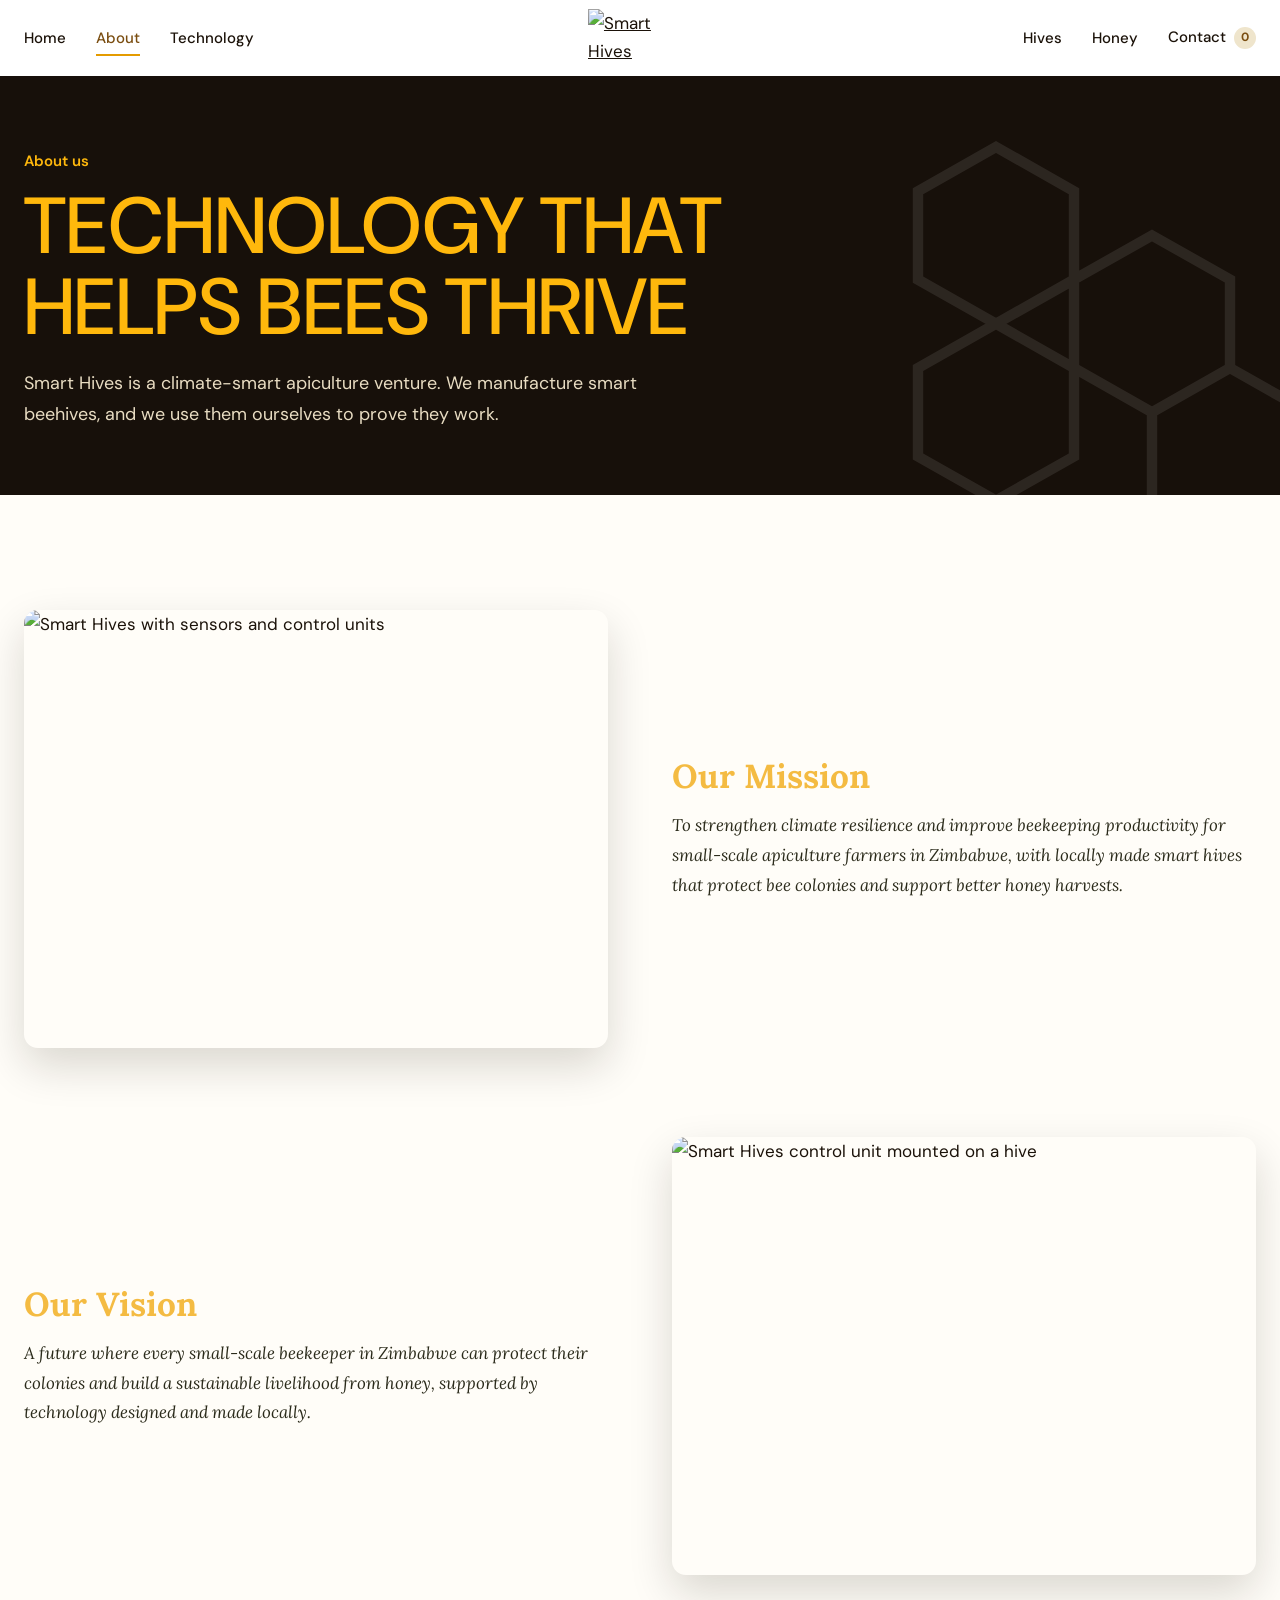
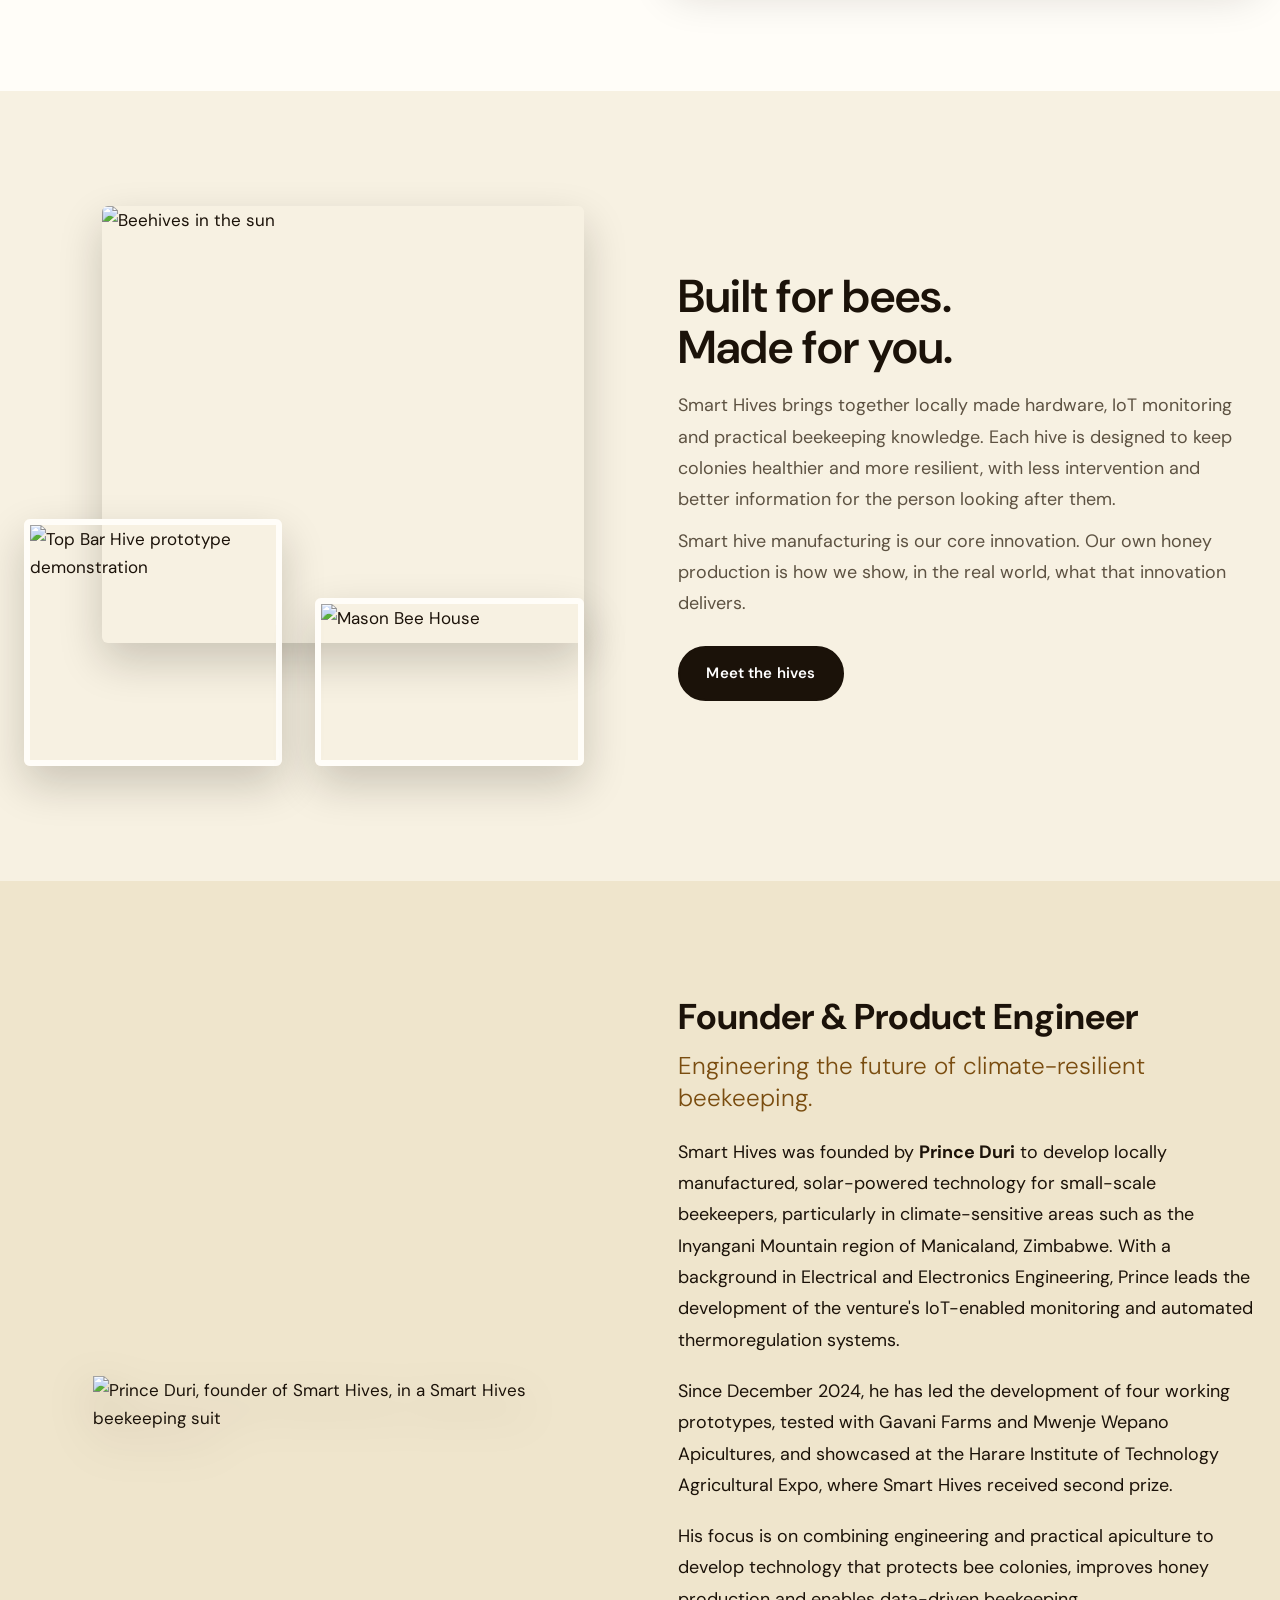
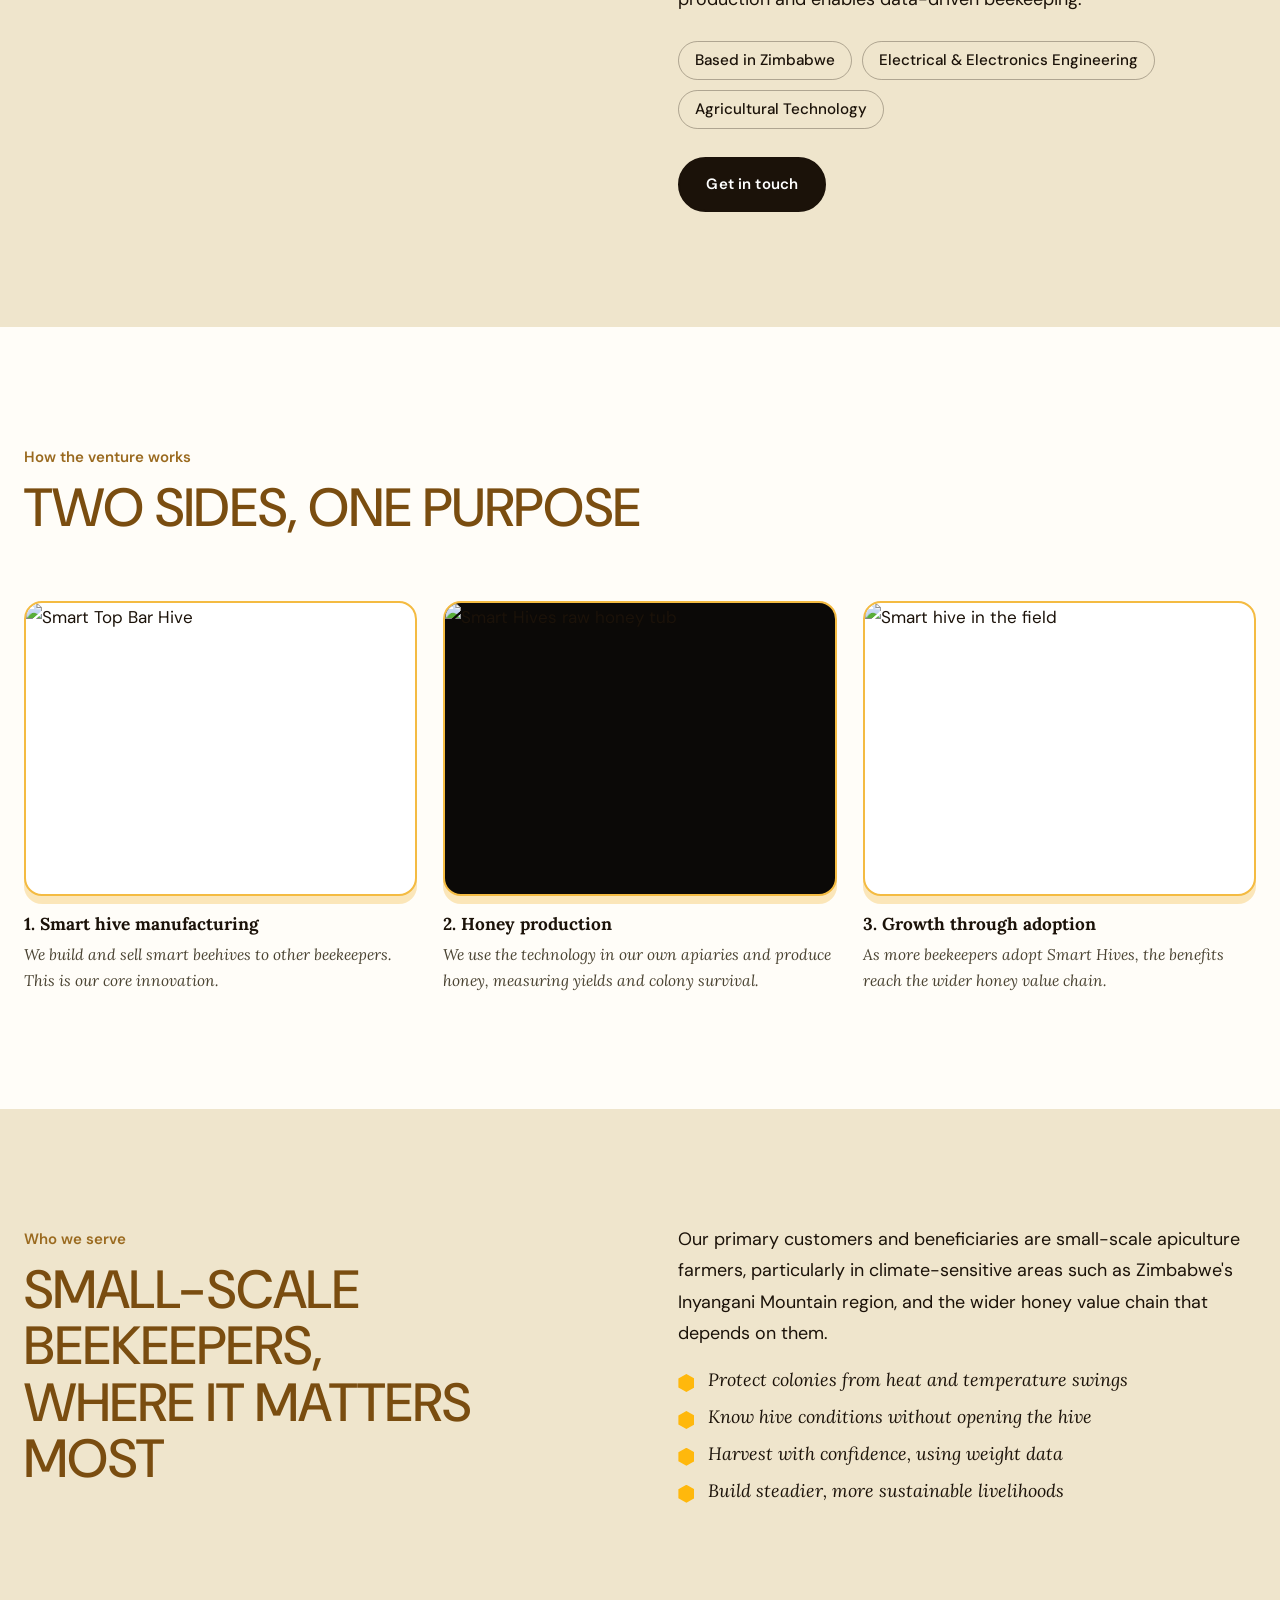
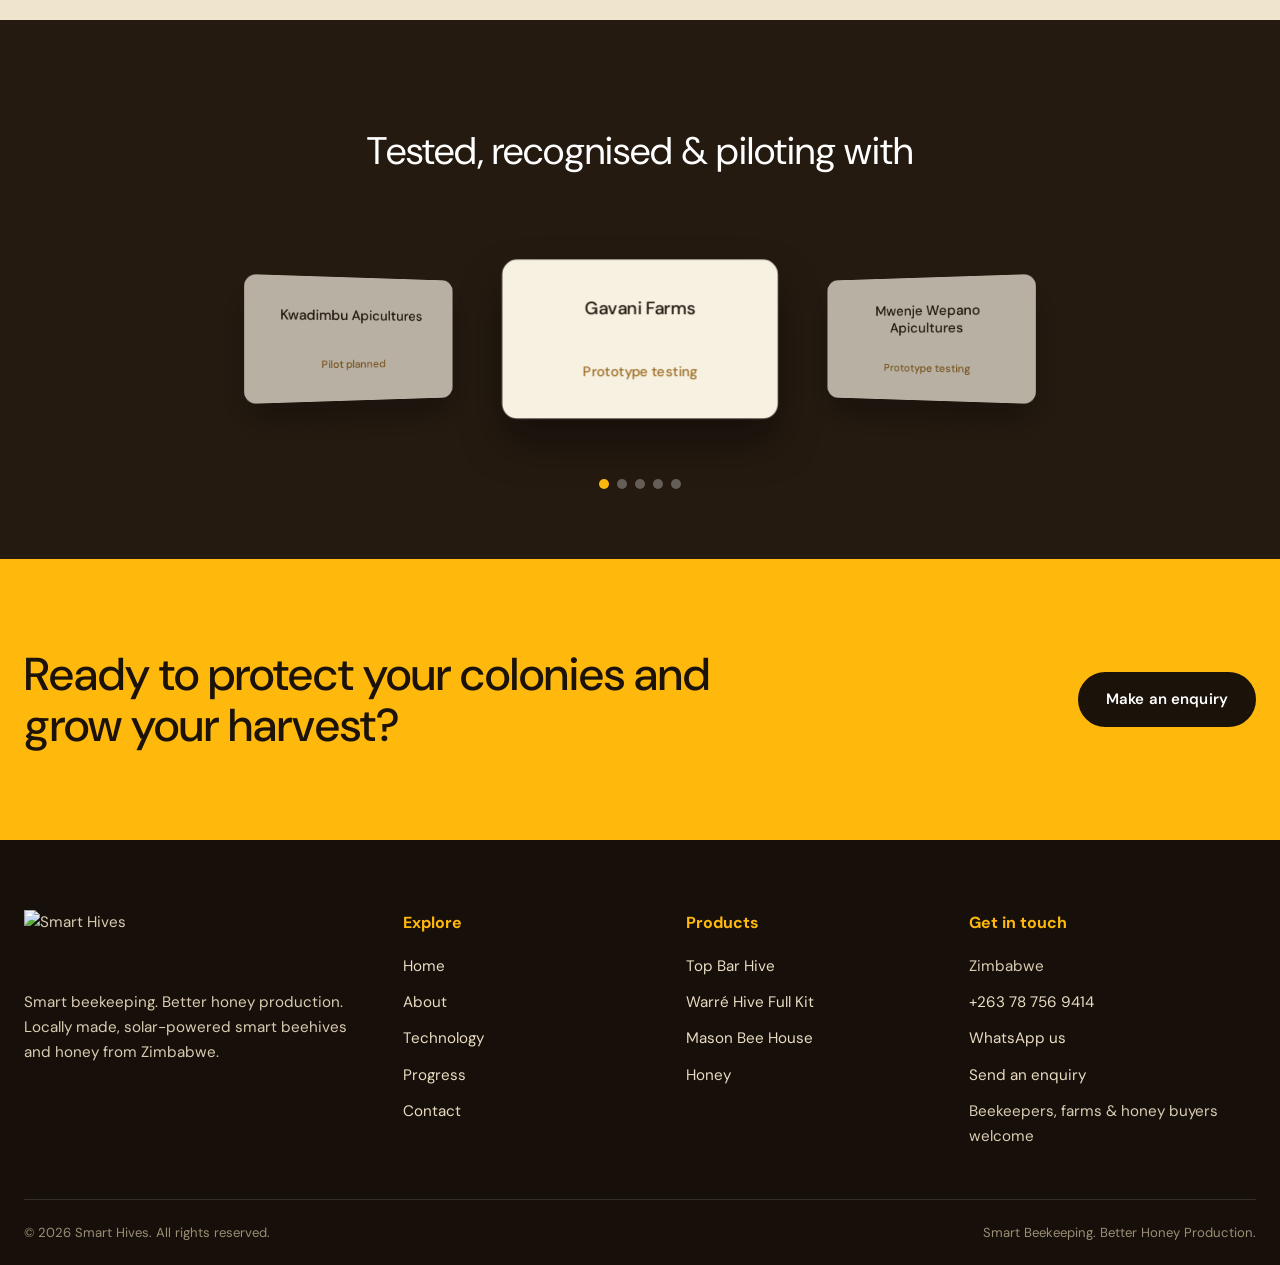
==== about.html @ 4803c565 "Add files via upload" ====
<!DOCTYPE html>
<html lang="en">
<head>
<meta charset="UTF-8">
<meta name="viewport" content="width=device-width, initial-scale=1">
<title>About — Smart Hives</title>
<meta name="description" content="Smart Hives is a climate-smart apiculture venture manufacturing locally made, solar-powered smart beehives and producing honey to prove their impact.">
<meta property="og:title" content="About — Smart Hives"><meta property="og:description" content="Smart Hives is a climate-smart apiculture venture manufacturing locally made, solar-powered smart beehives and producing honey to prove their impact.">
<meta property="og:image" content="assets/brand/og-cover.jpg"><meta property="og:type" content="website">
<meta name="theme-color" content="#ffb80c">
<link rel="icon" type="image/png" href="assets/brand/favicon.png?v=2"><link rel="icon" type="image/png" sizes="32x32" href="assets/brand/favicon-32.png?v=2"><link rel="shortcut icon" href="favicon.ico?v=2"><link rel="apple-touch-icon" href="assets/brand/apple-touch-icon.png?v=2">
<link rel="preconnect" href="https://fonts.googleapis.com"><link rel="preconnect" href="https://fonts.gstatic.com" crossorigin>
<link href="https://fonts.googleapis.com/css2?family=DM+Sans:wght@300;400;500;600;700;800;900&family=Lora:ital,wght@0,700;1,400;1,500&display=swap" rel="stylesheet">
<link rel="stylesheet" href="style.css">
</head>
<body>
<a class="skip" href="#main">Skip to content</a>
<header class="nav">
  <div class="nav-in">
    <ul class="nav-links"><li><a href="index.html">Home</a></li><li><a href="about.html" aria-current="page">About</a></li><li><a href="index.html#technology">Technology</a></li></ul>
    <a class="brand" href="index.html" aria-label="Smart Hives — home"><img src="assets/brand/logo-black.png" alt="Smart Hives" width="700" height="390"></a>
    <ul class="nav-links right"><li><a href="products.html">Hives</a></li><li><a href="honey.html">Honey</a></li><li><a class="enq-link" href="contact.html#enquiry">Contact <span class="enq-count" data-n="0" aria-label="items in your enquiry">0</span></a></li></ul>
    <button class="burger" aria-label="Menu" aria-expanded="false"><span></span></button>
  </div>
</header>
<nav class="drawer" aria-label="Mobile">
  <a href="index.html">Home</a><a href="about.html">About</a><a href="index.html#technology">Technology</a>
  <a href="products.html">Hives</a><a href="honey.html">Honey</a>
  <a href="contact.html#enquiry">Contact / Enquiry</a>
</nav>
<main id="main">

<section class="phero"><svg class="phero-hex" viewBox="0 0 200 200" fill="none" stroke="currentColor" stroke-width="4" aria-hidden="true"><path d="M60 20l30 17v34L60 88 30 71V37zM120 54l30 17v34l-30 17-30-17V71zM60 88l30 17v34l-30 17-30-17v-34zM150 105l30 17v34l-30 17-30-17v-34z"/></svg>
  <div class="wrap">
    <span class="eyebrow">About us</span>
    <h1 class="display" style="margin-top:12px">Technology that<br>helps bees thrive</h1>
    <p class="lead">Smart Hives is a climate-smart apiculture venture. We manufacture smart beehives, and we use them ourselves to prove they work.</p>
  </div>
</section>

<section class="sec">
  <div class="wrap rows">
    <div class="row">
      <div class="row-media rv"><img src="assets/hives/langstroth-sensors.jpg" alt="Smart Hives with sensors and control units" loading="lazy"></div>
      <div class="row-text rv d1"><h2 class="serif-h">Our Mission</h2>
        <p class="serif-p">To strengthen climate resilience and improve beekeeping productivity for small-scale apiculture farmers in Zimbabwe, with locally made smart hives that protect bee colonies and support better honey harvests.</p></div>
    </div>
    <div class="row flip">
      <div class="row-media rv"><img src="assets/hives/control-box.jpg" alt="Smart Hives control unit mounted on a hive" loading="lazy"></div>
      <div class="row-text rv d1"><h2 class="serif-h">Our Vision</h2>
        <p class="serif-p">A future where every small-scale beekeeper in Zimbabwe can protect their colonies and build a sustainable livelihood from honey, supported by technology designed and made locally.</p></div>
    </div>
  </div>
</section>

<section class="sec cream">
  <div class="wrap split center">
    <div class="collage rv">
      <img class="a" src="assets/hives/langstroth-blocks.jpg" alt="Beehives in the sun" loading="lazy">
      <img class="b" src="assets/hives/top-bar-prototype.jpg" alt="Top Bar Hive prototype demonstration" loading="lazy">
      <img class="c" src="assets/hives/mason-bee-house.jpg" alt="Mason Bee House" loading="lazy">
    </div>
    <div class="big-quote rv d1">
      <h2>Built for bees.<br>Made for you.</h2>
      <p class="lead muted" style="margin:18px 0 10px">Smart Hives brings together locally made hardware, IoT monitoring and practical beekeeping knowledge. Each hive is designed to keep colonies healthier and more resilient, with less intervention and better information for the person looking after them.</p>
      <p class="lead muted">Smart hive manufacturing is our core innovation. Our own honey production is how we show, in the real world, what that innovation delivers.</p>
      <p style="margin-top:26px"><a class="btn" href="products.html">Meet the hives</a></p>
    </div>
  </div>
</section>


<section class="sec cream2 founder" id="founder">
  <div class="wrap founder-grid">
    <div class="f-photo rv"><img class="f-mark" src="assets/brand/honeycomb-mark.png" alt="" aria-hidden="true"><img src="assets/hives/founder-cutout.png" alt="Prince Duri, founder of Smart Hives, in a Smart Hives beekeeping suit" loading="lazy"></div>
    <div class="f-text rv d1">
      <p class="f-role">Founder &amp; Product Engineer</p>
      <p class="f-tag">Engineering the future of climate-resilient beekeeping.</p>
      <div class="lead">
        <p>Smart Hives was founded by <strong>Prince Duri</strong> to develop locally manufactured, solar-powered technology for small-scale beekeepers, particularly in climate-sensitive areas such as the Inyangani Mountain region of Manicaland, Zimbabwe. With a background in Electrical and Electronics Engineering, Prince leads the development of the venture's IoT-enabled monitoring and automated thermoregulation systems.</p>
        <p>Since December 2024, he has led the development of four working prototypes, tested with Gavani Farms and Mwenje Wepano Apicultures, and showcased at the Harare Institute of Technology Agricultural Expo, where Smart Hives received second prize.</p>
        <p>His focus is on combining engineering and practical apiculture to develop technology that protects bee colonies, improves honey production and enables data-driven beekeeping.</p>
      </div>
      <ul class="f-facts"><li>Based in Zimbabwe</li><li>Electrical &amp; Electronics Engineering</li><li>Agricultural Technology</li></ul>
      <p style="margin-top:28px"><a class="btn" href="contact.html">Get in touch</a></p>
    </div>
  </div>
</section>
<section class="sec">
  <div class="wrap">
    <div class="sec-head"><span class="eyebrow">How the venture works</span><h2 class="h2 rv" style="margin-top:10px">Two sides, one purpose</h2></div>
    <div class="cards3">
      <a class="cap-card rv" href="products.html"><div class="im fit" style="--bg:url(assets/hives/top-bar-outdoor.jpg)"><img src="assets/hives/top-bar-outdoor.jpg" alt="Smart Top Bar Hive" loading="lazy"></div><h3>1. Smart hive manufacturing</h3><p>We build and sell smart beehives to other beekeepers. This is our core innovation.</p></a>
      <a class="cap-card rv d1" href="honey.html"><div class="im" style="background:#0b0907"><img src="assets/honey/raw-honey-15kg.jpg" alt="Smart Hives raw honey tub" style="object-fit:contain" loading="lazy"></div><h3>2. Honey production</h3><p>We use the technology in our own apiaries and produce honey, measuring yields and colony survival.</p></a>
      <a class="cap-card rv d2" href="index.html#progress"><div class="im"><img src="assets/hives/control-box.jpg" alt="Smart hive in the field" loading="lazy"></div><h3>3. Growth through adoption</h3><p>As more beekeepers adopt Smart Hives, the benefits reach the wider honey value chain.</p></a>
    </div>
  </div>
</section>

<section class="sec cream2">
  <div class="wrap split">
    <div><span class="eyebrow">Who we serve</span><h2 class="h2 rv" style="margin-top:10px">Small-scale beekeepers,<br>where it matters most</h2></div>
    <div class="lead rv d1"><p>Our primary customers and beneficiaries are small-scale apiculture farmers, particularly in climate-sensitive areas such as Zimbabwe's Inyangani Mountain region, and the wider honey value chain that depends on them.</p>
      <ul class="ticks"><li>Protect colonies from heat and temperature swings</li><li>Know hive conditions without opening the hive</li><li>Harvest with confidence, using weight data</li><li>Build steadier, more sustainable livelihoods</li></ul></div>
  </div>
</section>
<section class="partners" aria-label="Validation and partners">
  <div class="wrap">
    <h2>Tested, recognised &amp; piloting with</h2>
    <div class="pcar">
      <div class="pcard">Gavani Farms<small>Prototype testing</small></div>
      <div class="pcard">Mwenje Wepano Apicultures<small>Prototype testing</small></div>
      <div class="pcard">Harare Institute of Technology<small>Agricultural expo · 2nd prize</small></div>
      <div class="pcard">Gwanzaru Apicultures<small>Pilot planned</small></div>
      <div class="pcard">Kwadimbu Apicultures<small>Pilot planned</small></div>
    </div>
    <div class="pdots" role="group" aria-label="Carousel position"></div>
  </div>
</section>
<section class="cta"><div class="wrap">
  <h2>Ready to protect your colonies and grow your harvest?</h2>
  <div><a class="btn" href="contact.html#enquiry">Make an enquiry</a></div>
</div></section>

</main>
<footer class="footer">
  <div class="wrap">
    <div class="f-grid">
      <div>
        <img class="fl" src="assets/brand/logo-white.png" alt="Smart Hives" width="700" height="390">
        <p>Smart beekeeping. Better honey production.<br>Locally made, solar-powered smart beehives and honey from Zimbabwe.</p>
      </div>
      <div><h4>Explore</h4><ul>
        <li><a href="index.html">Home</a></li><li><a href="about.html">About</a></li>
        <li><a href="index.html#technology">Technology</a></li><li><a href="index.html#progress">Progress</a></li><li><a href="contact.html">Contact</a></li></ul></div>
      <div><h4>Products</h4><ul>
        <li><a href="products.html#top-bar">Top Bar Hive</a></li>
        <li><a href="products.html#warre">Warré Hive Full Kit</a></li>
        <li><a href="products.html#mason">Mason Bee House</a></li>
        <li><a href="honey.html">Honey</a></li></ul></div>
      <div><h4>Get in touch</h4><ul>
        <li>Zimbabwe</li>
        <li><a href="tel:+263787569414">+263 78 756 9414</a></li>
        <li><a href="https://wa.me/263787569414">WhatsApp us</a></li>
        <li><a href="contact.html#enquiry">Send an enquiry</a></li>
        <li>Beekeepers, farms &amp; honey buyers welcome</li></ul></div>
    </div>
    <div class="f-bottom"><span>© 2026 Smart Hives. All rights reserved.</span><span>Smart Beekeeping. Better Honey Production.</span></div>
  </div>
</footer>
<script src="script.js"></script>
</body>
</html>
---- style.css ----
/* =========================================================
   SMART HIVES — style.css
   Look: cream + brown + honey-gold, white nav with centred logo,
   mono hero headline, dark footer (after the iGEM reference).
   Details: green serif headings, alternating rows, 3-up cards
   (after the "details" references).
   ========================================================= */
:root{
  --cream:#f7f1e2;
  --cream-2:#efe5cc;
  --paper:#fffdf8;
  --ink:#1b1209;
  --brown:#7a4d10;
  --brown-2:#9a6a1f;
  --gold:#ffb80c;
  --gold-deep:#e49b00;
  --green:#f4bb42;
  --orange:#f4bb42;
  --green-2:#f4bb42;
  --dark:#17100a;
  --dark-2:#241a10;
  --line:rgba(27,18,9,.14);
  --radius:18px;
  --maxw:1240px;
  --nav-h:76px;
  --f-body:"DM Sans",system-ui,-apple-system,"Segoe UI",Roboto,sans-serif;
  --f-head:"DM Sans",system-ui,-apple-system,"Segoe UI",Roboto,sans-serif;
  --f-mono:var(--f-body);
  --f-display:"DM Sans",system-ui,-apple-system,"Segoe UI",Roboto,sans-serif;
  --f-serif:"Lora",Georgia,"Times New Roman",serif;
}
*{box-sizing:border-box;margin:0;padding:0}
html{scroll-behavior:smooth;scroll-padding-top:calc(var(--nav-h) + 12px)}
body{font-family:var(--f-body);color:var(--ink);background:var(--paper);line-height:1.65;font-size:17px;-webkit-font-smoothing:antialiased;overflow-x:hidden}
img{max-width:100%;display:block}
a{color:inherit}
button{font:inherit;cursor:pointer}
.wrap{width:min(var(--maxw),100% - 48px);margin-inline:auto}
.skip{position:absolute;left:-999px;top:0;background:var(--ink);color:#fff;padding:10px 16px;z-index:200}
.skip:focus{left:8px;top:8px}
:focus-visible{outline:3px solid var(--gold);outline-offset:3px;border-radius:4px}

/* ---------- NAV ---------- */
.nav{position:fixed;inset:0 0 auto 0;height:var(--nav-h);background:#fff;z-index:100;border-bottom:1px solid transparent;transition:box-shadow .3s,border-color .3s}
.nav.scrolled{box-shadow:0 6px 24px rgba(27,18,9,.08);border-color:var(--line)}
.nav-in{height:100%;width:min(1400px,100% - 48px);margin-inline:auto;display:grid;grid-template-columns:1fr auto 1fr;align-items:center;gap:24px}
.nav-links{display:flex;gap:30px;align-items:center;list-style:none}
.nav-links.right{justify-content:flex-end}
.nav-links a{text-decoration:none;font-size:15px;font-weight:500;padding:6px 0;position:relative;white-space:nowrap}
.nav-links a::after{content:"";position:absolute;left:0;right:0;bottom:-2px;height:2px;background:var(--gold-deep);transform:scaleX(0);transform-origin:left;transition:transform .3s}
.nav-links a:hover::after,.nav-links a[aria-current="page"]::after{transform:scaleX(1)}
.nav-links a[aria-current="page"]{color:var(--brown)}
.brand{display:block;height:calc(var(--nav-h) - 18px)}
.brand img{height:100%;width:auto;object-fit:contain}
.enq-link{display:inline-flex;align-items:center;gap:8px}
.enq-count{background:var(--ink);color:var(--gold);font-size:12px;font-weight:700;min-width:22px;height:22px;border-radius:11px;display:inline-grid;place-items:center;padding:0 6px}
.enq-count[data-n="0"]{background:var(--cream-2);color:var(--brown)}
.burger{display:none;background:none;border:0;width:44px;height:44px;justify-self:end;position:relative}
.burger span,.burger span::before,.burger span::after{content:"";position:absolute;left:10px;right:10px;height:2px;background:var(--ink);transition:.3s}
.burger span{top:21px}.burger span::before{left:0;right:0;top:-7px}.burger span::after{left:0;right:0;top:7px}
.burger[aria-expanded="true"] span{background:transparent}
.burger[aria-expanded="true"] span::before{top:0;transform:rotate(45deg)}
.burger[aria-expanded="true"] span::after{top:0;transform:rotate(-45deg)}
.drawer{display:none}

/* ---------- TYPE ---------- */
.eyebrow{font-family:var(--f-mono);font-size:12.5px;letter-spacing:.16em;text-transform:uppercase;color:var(--brown-2);display:inline-block}
.display{font-family:var(--f-head);font-weight:400;text-transform:uppercase;color:var(--brown);line-height:1.02;font-size:clamp(2.6rem,6.2vw,5.2rem);letter-spacing:.005em}
.h2{font-family:var(--f-head);font-weight:400;text-transform:uppercase;color:var(--brown);line-height:1.05;font-size:clamp(2rem,4.2vw,3.5rem)}
.serif-h{font-family:var(--f-serif);font-weight:700;color:var(--orange);line-height:1.2;font-size:clamp(1.5rem,2.6vw,2.2rem)}
.serif-p{font-family:var(--f-serif);font-style:italic;color:#2a2a1a;font-size:1.06rem;line-height:1.75}
.lead{font-size:1.12rem;line-height:1.75}
.lead p+p,.prose p+p{margin-top:1.1em}
.muted{color:#5d5242}

/* ---------- BUTTONS ---------- */
.btn{display:inline-flex;align-items:center;gap:10px;background:var(--ink);color:#fff;border:2px solid var(--ink);padding:13px 26px;border-radius:999px;font-weight:600;font-size:15px;text-decoration:none;transition:.25s;letter-spacing:.01em}
.btn:hover{background:var(--gold);border-color:var(--gold);color:var(--ink);transform:translateY(-2px)}
.btn.gold{background:var(--gold);border-color:var(--gold);color:var(--ink)}
.btn.gold:hover{background:#fff;border-color:#fff}
.btn.ghost{background:transparent;color:var(--ink)}
.btn.ghost:hover{background:var(--ink);color:#fff;border-color:var(--ink)}
.btn.ghost.light{color:#fff;border-color:rgba(255,255,255,.7)}
.btn.ghost.light:hover{background:#fff;color:var(--ink);border-color:#fff}
.btn.sm{padding:9px 18px;font-size:14px}
.btn[aria-pressed="true"],.btn.added{background:var(--green);border-color:var(--green);color:#fff}

/* ---------- HERO ---------- */
.hero{position:relative;min-height:100svh;padding:var(--nav-h) 0 96px;display:grid;place-items:center;overflow:hidden;background:var(--dark)}
.hero-bg{position:absolute;inset:0;background:url(assets/hives/garden-apiary.jpg) center/cover;filter:blur(7px) saturate(1.05);transform:scale(1.08)}
.hero-bg::after{content:"";position:absolute;inset:0;background:linear-gradient(180deg,rgba(23,16,10,.35),rgba(23,16,10,.55))}
.hero-panel{position:relative;z-index:2;width:min(1120px,100% - 40px);background:rgba(251,249,243,.93);backdrop-filter:blur(6px);border-radius:26px;padding:clamp(34px,6vw,84px) clamp(24px,5vw,72px);box-shadow:0 40px 90px rgba(0,0,0,.45);overflow:hidden}
.hex-deco{position:absolute;right:-60px;top:-60px;width:300px;opacity:.12;pointer-events:none}
.hero h1{font-family:var(--f-display);font-weight:700;text-transform:uppercase;line-height:1.08;font-size:clamp(2.1rem,6.8vw,6rem);letter-spacing:-.02em;color:var(--ink)}
.hero h1 .l{display:block}
.hero h1 .cut{display:inline-block;background:url(assets/hives/top-bar-hive.jpg) 50% 45%/cover;-webkit-background-clip:text;background-clip:text;color:transparent;-webkit-text-fill-color:transparent;padding-right:.02em}
.hero h1 .g{color:var(--orange)}
.hero-sub{margin-top:clamp(22px,3vw,38px);max-width:620px;font-size:clamp(1rem,1.5vw,1.2rem);color:#3b3226}
.hero-cta{margin-top:30px;display:flex;gap:14px;flex-wrap:wrap}
.scroll-cue{position:absolute;z-index:3;right:30px;bottom:32px;writing-mode:vertical-rl;color:#fff;font-family:var(--f-mono);font-size:12px;letter-spacing:.2em;text-transform:uppercase;display:flex;align-items:center;gap:12px;opacity:.85}
.scroll-cue::after{content:"";width:1px;height:54px;background:#fff;animation:cue 2s infinite}
@keyframes cue{0%{transform:scaleY(0);transform-origin:top}50%{transform:scaleY(1);transform-origin:top}51%{transform-origin:bottom}100%{transform:scaleY(0);transform-origin:bottom}}
.hero-chips{position:absolute;z-index:3;left:50%;transform:translateX(-50%);bottom:26px;display:flex;gap:10px;flex-wrap:wrap;justify-content:center;width:min(1000px,100% - 40px)}
.chip{font-family:var(--f-mono);font-size:12px;letter-spacing:.08em;text-transform:uppercase;background:rgba(255,255,255,.14);backdrop-filter:blur(8px);border:1px solid rgba(255,255,255,.4);color:#fff;padding:7px 14px;border-radius:99px}

/* page hero (inner pages) */
.phero{padding:calc(var(--nav-h) + 70px) 0 64px;background:var(--cream);position:relative;overflow:hidden}
.phero.dark{background:var(--dark);color:#fff}
.phero.dark .display{color:var(--gold)}
.phero .wrap{position:relative;z-index:1}
.phero p{max-width:640px;margin-top:20px}
.phero-hex{position:absolute;right:-80px;bottom:-120px;width:520px;opacity:.09}

/* ---------- SECTIONS ---------- */
section{position:relative}
.sec{padding:clamp(70px,9vw,130px) 0}
.sec.cream{background:var(--cream)}
.sec.cream2{background:var(--cream-2)}
.sec.dark{background:var(--dark);color:#f3e9d3}
.sec.dark .h2{color:var(--gold)}
.sec.dark .eyebrow{color:var(--gold)}
.split{display:grid;grid-template-columns:1fr 1fr;gap:clamp(30px,6vw,90px);align-items:start}
.split.center{align-items:center}
.sec-head{margin-bottom:clamp(36px,5vw,64px)}

/* tiles (gold-and-ghana style strip) */
.tile-band{background:radial-gradient(ellipse at 50% 30%,#3b2a14 0%,#1b1209 70%);padding:clamp(30px,4vw,56px) 0;margin-top:clamp(40px,6vw,80px)}
.tiles{display:grid;grid-template-columns:repeat(4,1fr);gap:clamp(12px,2vw,24px)}
.tile{position:relative;aspect-ratio:3/4;overflow:hidden;border-radius:6px;background:#000}
.tile img{width:100%;height:100%;object-fit:cover;transition:transform .8s}
.tile:hover img{transform:scale(1.06)}
.tile.arch{border-radius:200px 200px 6px 6px}
.tile figcaption{position:absolute;left:0;right:0;bottom:0;padding:34px 14px 12px;background:linear-gradient(transparent,rgba(0,0,0,.75));color:#fff;font-family:var(--f-mono);font-size:11.5px;letter-spacing:.1em;text-transform:uppercase}

/* statement */
.statement{font-family:var(--f-head);font-weight:300;font-size:clamp(1.6rem,3.2vw,2.7rem);line-height:1.25;color:var(--ink);max-width:1000px}
.statement em{font-style:normal;color:var(--orange);font-weight:500}

/* problem list */
.problems{display:grid;grid-template-columns:repeat(3,1fr);gap:22px;margin-top:48px}
.prob{border-top:2px solid var(--gold);padding-top:20px}
.prob b{font-family:var(--f-mono);color:var(--gold);font-size:14px;letter-spacing:.1em}
.prob h3{font-family:var(--f-head);font-weight:500;font-size:1.45rem;color:#fff;margin:8px 0 8px;line-height:1.2}
.prob p{color:#d9cdb2;font-size:.98rem}

/* detail rows (alternating image + serif text) */
.rows{display:grid;gap:clamp(48px,7vw,96px)}
.row{display:grid;grid-template-columns:1fr 1fr;gap:clamp(28px,5vw,72px);align-items:center}
.row.flip .row-media{order:2}
.row-media img{width:100%;border-radius:14px;box-shadow:0 18px 44px rgba(27,18,9,.16);aspect-ratio:4/3;object-fit:cover}
.row-media.contain img{object-fit:contain;background:#fff;aspect-ratio:auto}
.row-text .serif-h{margin-bottom:14px}
.row-text .num{font-family:var(--f-serif);font-weight:700;color:var(--orange)}
.ticks{list-style:none;margin-top:18px;display:grid;gap:10px}
.ticks li{font-family:var(--f-serif);font-style:italic;padding-left:30px;position:relative;line-height:1.5}
.ticks li::before{content:"";position:absolute;left:0;top:.38em;width:16px;height:18px;background:var(--gold);clip-path:polygon(50% 0,100% 25%,100% 75%,50% 100%,0 75%,0 25%)}

/* 3-up captioned cards (drone-card style) */
.cards3{display:grid;grid-template-columns:repeat(3,1fr);gap:26px}
.cap-card{display:block;text-decoration:none}
.cap-card .im{border:2px solid var(--green-2);border-radius:var(--radius);overflow:hidden;background:#fff;aspect-ratio:4/3;box-shadow:0 8px 0 rgba(244,187,66,.35)}
.cap-card .im img{width:100%;height:100%;object-fit:cover;transition:transform .7s}
.cap-card:hover .im img{transform:scale(1.05)}
.cap-card h3{font-family:var(--f-serif);font-weight:700;font-size:1.08rem;margin-top:14px}
.cap-card p{font-family:var(--f-serif);font-style:italic;font-size:.97rem;color:#4a4332;margin-top:4px}

/* infographic */
.info-wrap{background:#fff;border-radius:22px;padding:clamp(10px,2vw,24px);box-shadow:0 22px 60px rgba(27,18,9,.14)}
.info-wrap img{width:100%;border-radius:14px}
.spec-list{display:grid;gap:0;margin-top:22px;border-top:1px solid var(--line)}
.spec{display:grid;grid-template-columns:200px 1fr;gap:20px;padding:15px 0;border-bottom:1px solid var(--line)}
.spec b{font-family:var(--f-head);font-weight:500;color:var(--brown);font-size:1.05rem}
.spec span{font-size:.98rem;color:#3a3226}
.tag{display:inline-block;font-family:var(--f-mono);font-size:11px;letter-spacing:.08em;text-transform:uppercase;border:1px solid currentColor;border-radius:99px;padding:2px 9px;margin-left:8px;vertical-align:middle;color:var(--brown)}
.tag.plan{color:var(--brown-2)}

/* hive cards */
.hive-grid{display:grid;grid-template-columns:repeat(3,1fr);gap:28px}
.hive-card{background:#fff;border-radius:20px;overflow:hidden;box-shadow:0 10px 34px rgba(27,18,9,.1);display:flex;flex-direction:column;transition:transform .35s,box-shadow .35s;text-decoration:none}
.hive-card:hover{transform:translateY(-6px);box-shadow:0 22px 50px rgba(27,18,9,.18)}
.hive-card .im{aspect-ratio:1/1;background:var(--cream);overflow:hidden;position:relative}
.hive-card .im img{width:100%;height:100%;object-fit:cover;transition:transform .8s}
.hive-card:hover .im img{transform:scale(1.05)}
.badge{position:absolute;left:14px;top:14px;background:var(--gold);color:var(--ink);font-family:var(--f-mono);font-size:11px;font-weight:700;letter-spacing:.1em;text-transform:uppercase;padding:5px 11px;border-radius:99px}
.hive-card .bd{padding:22px 24px 26px;display:flex;flex-direction:column;gap:10px;flex:1}
.hive-card h3{font-family:var(--f-head);font-weight:500;font-size:1.35rem;line-height:1.25;color:var(--ink)}
.hive-card p{font-size:.96rem;color:#4b4132;flex:1}
.hive-card .more{font-weight:600;color:var(--brown);font-size:.95rem}
.price-line{font-family:var(--f-mono);font-size:12px;letter-spacing:.08em;text-transform:uppercase;color:var(--brown-2)}

/* honey strip */
.honey-strip{display:grid;grid-template-columns:repeat(6,1fr);gap:14px;margin-top:44px}
.honey-strip a{background:var(--dark);border-radius:14px;overflow:hidden;aspect-ratio:3/4;display:block}
.honey-strip img{width:100%;height:100%;object-fit:cover;transition:transform .6s}
.honey-strip a:hover img{transform:scale(1.07)}

/* timeline */
.timeline{display:grid;gap:0;border-left:2px solid var(--gold);margin-left:8px}
.tl{padding:0 0 38px 34px;position:relative}
.tl::before{content:"";position:absolute;left:-9px;top:5px;width:16px;height:16px;background:var(--gold);clip-path:polygon(50% 0,100% 25%,100% 75%,50% 100%,0 75%,0 25%)}
.tl.plan::before{background:var(--gold);opacity:.4}
.tl .when{font-family:var(--f-mono);font-size:12px;letter-spacing:.12em;text-transform:uppercase;color:var(--brown-2)}
.tl h3{font-family:var(--f-head);font-weight:500;font-size:1.4rem;margin:4px 0 6px}
.tl p{color:#4b4132;max-width:520px}
.status{display:inline-block;font-family:var(--f-mono);font-size:10.5px;letter-spacing:.1em;text-transform:uppercase;padding:2px 9px;border-radius:99px;background:var(--green);color:#fff;margin-left:10px;vertical-align:middle}
.status.plan{background:transparent;border:1px solid var(--brown-2);color:var(--brown-2)}

/* partner carousel (3D cards) */
.partners{background:var(--dark-2);padding:clamp(60px,8vw,100px) 0 clamp(40px,6vw,70px);color:#fff;text-align:center;overflow:hidden}
.partners h2{font-family:var(--f-head);font-weight:400;font-size:clamp(1.7rem,3vw,2.4rem);margin-bottom:46px}
.pcar{display:flex;justify-content:center;align-items:center;gap:26px;perspective:1100px;min-height:220px;padding:0 20px}
.pcard{flex:0 0 auto;width:clamp(180px,22vw,260px);height:150px;background:#f7f1e2;color:var(--ink);border-radius:14px;display:grid;place-items:center;padding:18px;text-align:center;box-shadow:0 22px 40px rgba(0,0,0,.4);transition:transform .6s,opacity .6s;font-family:var(--f-head);font-weight:500;line-height:1.25;font-size:1.05rem}
.pcard small{display:block;font-family:var(--f-mono);font-size:10.5px;letter-spacing:.1em;text-transform:uppercase;color:var(--brown-2);margin-top:6px;font-weight:400}
.pcard.c0{transform:rotateY(34deg) scale(.82);opacity:.7}
.pcard.c1{transform:scale(1.06)}
.pcard.c2{transform:rotateY(-34deg) scale(.82);opacity:.7}
.pcard.c3,.pcard.c4{display:none}
.pdots{display:flex;gap:8px;justify-content:center;margin-top:30px}
.pdots button{width:10px;height:10px;border-radius:50%;border:0;background:rgba(255,255,255,.3)}
.pdots button[aria-current="true"]{background:var(--gold)}

/* CTA band */
.cta{background:var(--gold);padding:clamp(54px,7vw,90px) 0}
.cta .wrap{display:flex;justify-content:space-between;gap:30px;align-items:center;flex-wrap:wrap}
.cta h2{font-family:var(--f-head);font-weight:500;font-size:clamp(1.8rem,3.6vw,3rem);line-height:1.1;max-width:720px}

/* collage (Built for bees) */
.collage{position:relative;aspect-ratio:1/1;max-width:560px}
.collage img{position:absolute;object-fit:cover;box-shadow:0 18px 44px rgba(27,18,9,.2)}
.collage .a{inset:0 0 22% 14%;width:86%;height:78%;border-radius:6px}
.collage .b{left:0;bottom:0;width:46%;height:44%;border-radius:6px;border:6px solid var(--paper)}
.collage .c{right:0;bottom:0;width:48%;height:30%;border-radius:6px;border:6px solid var(--paper)}
.big-quote h2{font-family:var(--f-head);font-weight:600;font-size:clamp(2rem,3.6vw,3rem);line-height:1.1}

/* ---------- PRODUCT PAGE ---------- */
.toolbar{position:sticky;top:var(--nav-h);z-index:50;background:var(--paper);border-bottom:1px solid var(--line)}
.toolbar .wrap{display:flex;justify-content:space-between;align-items:center;gap:16px;min-height:60px;flex-wrap:wrap;padding:8px 0}
.toolbar .count{font-size:14px;color:#5d5242}
.pill-row{display:flex;gap:8px;flex-wrap:wrap}
.pill{background:transparent;border:1px solid var(--line);border-radius:99px;padding:7px 16px;font-size:14px;font-weight:500;text-decoration:none;color:var(--ink);transition:.2s}
.pill:hover,.pill.on{background:var(--ink);color:#fff;border-color:var(--ink)}
.hive-detail{padding:clamp(60px,8vw,110px) 0;border-top:1px solid var(--line)}
.hive-detail:nth-of-type(even){background:var(--cream)}
.hd{display:grid;grid-template-columns:1.05fr .95fr;gap:clamp(30px,5vw,80px);align-items:start}
.hd.flip{grid-template-columns:.95fr 1.05fr}
.hd.flip .gal{order:2}
.gal{position:sticky;top:calc(var(--nav-h) + 80px)}
.gal-main{border-radius:20px;overflow:hidden;background:#fff;box-shadow:0 20px 50px rgba(27,18,9,.14);aspect-ratio:4/3.4}
.gal-main img{width:100%;height:100%;object-fit:cover}
.thumbs{display:flex;gap:10px;margin-top:12px}
.thumbs button{flex:1;max-width:110px;aspect-ratio:1;border:2px solid transparent;border-radius:12px;overflow:hidden;padding:0;background:#fff;opacity:.7;transition:.2s}
.thumbs button img{width:100%;height:100%;object-fit:cover}
.thumbs button[aria-current="true"],.thumbs button:hover{opacity:1;border-color:var(--gold-deep)}
.hd h2{font-family:var(--f-head);font-weight:500;font-size:clamp(1.8rem,3.2vw,2.7rem);line-height:1.12;margin:8px 0 14px}
.hd .kit{margin-top:22px;background:#fff;border:1px solid var(--line);border-radius:16px;padding:20px 24px}
.hd .kit h4{font-family:var(--f-mono);font-size:12px;letter-spacing:.14em;text-transform:uppercase;color:var(--brown-2);margin-bottom:10px}
.kit ul{list-style:none;display:grid;gap:6px}
.kit li{padding-left:22px;position:relative;font-size:.98rem}
.kit li::before{content:"";position:absolute;left:0;top:.5em;width:9px;height:9px;background:var(--gold);transform:rotate(45deg)}
.hd .actions{display:flex;gap:12px;flex-wrap:wrap;margin-top:26px}
.note{font-size:.88rem;color:#6a5e4b;margin-top:14px}

/* honey page */
.honey-grid{display:grid;grid-template-columns:repeat(4,1fr);gap:24px}
.hcard{background:var(--dark);border-radius:20px;overflow:hidden;display:flex;flex-direction:column;color:#f3e9d3;transition:transform .35s,box-shadow .35s}
.hcard:hover{transform:translateY(-6px);box-shadow:0 24px 50px rgba(27,18,9,.3)}
.hcard .im{aspect-ratio:900/1100;overflow:hidden;background:#0b0907}
.hcard .im img{width:100%;height:100%;object-fit:cover;transition:transform .7s}
.hcard:hover .im img{transform:scale(1.04)}
.hcard .bd{padding:18px 20px 22px;display:flex;flex-direction:column;gap:6px;flex:1}
.hcard .kind{font-family:var(--f-mono);font-size:11px;letter-spacing:.12em;text-transform:uppercase;color:var(--gold)}
.hcard h3{font-family:var(--f-head);font-weight:500;font-size:1.2rem;line-height:1.2;color:#fff}
.hcard p{font-size:.92rem;color:#cfc2a6;flex:1}
.hcard .sz{font-size:.85rem;color:#a99c80}
.hcard .btn{margin-top:12px;justify-content:center}
.hcard .btn.gold{width:100%}
.hide{display:none!important}
.proof{display:grid;grid-template-columns:repeat(3,1fr);gap:22px}
.proof div{background:#fff;border-radius:16px;padding:26px;border:1px solid var(--line)}
.proof b{font-family:var(--f-mono);font-size:12px;letter-spacing:.14em;text-transform:uppercase;color:var(--brown-2)}
.proof h3{font-family:var(--f-head);font-weight:500;font-size:1.35rem;margin:6px 0 8px}
.pending{border:2px dashed var(--brown-2);border-radius:16px;padding:22px 26px;background:rgba(255,184,12,.1);margin-top:30px}

/* contact */
.contact-grid{display:grid;grid-template-columns:1.15fr .85fr;gap:clamp(30px,5vw,70px);align-items:start}
.form{display:grid;gap:18px}
.fld{display:grid;gap:6px}
.fld label{font-weight:600;font-size:.92rem}
.fld input,.fld textarea,.fld select{font:inherit;padding:14px 16px;border:1.5px solid rgba(27,18,9,.25);border-radius:12px;background:#fff;color:var(--ink);width:100%}
.fld input:focus,.fld textarea:focus,.fld select:focus{outline:none;border-color:var(--gold-deep);box-shadow:0 0 0 4px rgba(255,184,12,.25)}
.fld textarea{min-height:140px;resize:vertical}
.two{display:grid;grid-template-columns:1fr 1fr;gap:18px}
.enq-box{background:var(--cream);border-radius:20px;padding:26px 28px;position:sticky;top:calc(var(--nav-h) + 24px)}
.enq-box h3{font-family:var(--f-head);font-weight:500;font-size:1.5rem;margin-bottom:6px}
.enq-list{list-style:none;margin:16px 0;display:grid;gap:10px}
.enq-list li{display:flex;justify-content:space-between;align-items:center;gap:12px;background:#fff;border-radius:12px;padding:10px 14px;font-size:.96rem}
.enq-list button{background:none;border:0;color:var(--brown);font-weight:600;font-size:.85rem;text-decoration:underline}
.enq-empty{font-size:.95rem;color:#5d5242;margin:12px 0}
.info-line{display:flex;gap:12px;margin-top:18px;font-size:.98rem}
.info-line b{min-width:96px;font-family:var(--f-mono);font-size:12px;letter-spacing:.1em;text-transform:uppercase;color:var(--brown-2);padding-top:3px}
.ready{display:none;background:#fff;border:2px solid var(--green);border-radius:16px;padding:24px;margin-top:20px}
.ready.show{display:block}
.ready pre{white-space:pre-wrap;font-family:var(--f-mono);font-size:.85rem;background:var(--cream);padding:16px;border-radius:10px;margin:12px 0;max-height:280px;overflow:auto}

/* ---------- FOOTER ---------- */
.footer{background:var(--dark);color:#d8ccb2;padding:70px 0 0;font-size:.95rem}
.f-grid{display:grid;grid-template-columns:1.4fr 1fr 1fr 1.2fr;gap:44px;padding-bottom:50px}
.footer img.fl{height:64px;width:auto;margin-bottom:16px}
.footer h4{font-family:var(--f-mono);font-size:12px;letter-spacing:.2em;text-transform:uppercase;color:var(--gold);margin-bottom:18px;font-weight:400}
.footer ul{list-style:none;display:grid;gap:11px}
.footer a{text-decoration:none;color:#e8dcc2}
.footer a:hover{color:var(--gold)}
.f-bottom{border-top:1px solid rgba(255,255,255,.12);padding:22px 0;font-size:.82rem;color:#9a8e75;display:flex;justify-content:space-between;gap:12px;flex-wrap:wrap}

/* ---------- REVEAL ---------- */
.js .rv{opacity:0;transform:translateY(34px);transition:opacity .9s ease,transform .9s ease}
.js .rv.in{opacity:1;transform:none}
.js .rv.d1{transition-delay:.12s}.js .rv.d2{transition-delay:.24s}.js .rv.d3{transition-delay:.36s}
@media (prefers-reduced-motion:reduce){*{animation:none!important;transition:none!important}.js .rv{opacity:1;transform:none}html{scroll-behavior:auto}}

/* ---------- RESPONSIVE ---------- */
@media(max-width:1080px){
  .honey-grid{grid-template-columns:repeat(3,1fr)}
  .honey-strip{grid-template-columns:repeat(4,1fr)}
  .honey-strip a:nth-child(n+5){display:none}
  .f-grid{grid-template-columns:1fr 1fr}
}
@media(max-width:960px){
  .nav-in{grid-template-columns:auto 1fr auto}
  .nav-links{display:none}
  .brand{order:0}
  .nav-in{display:flex;justify-content:space-between}
  .burger{display:block}
  .drawer{display:block;position:fixed;top:var(--nav-h);left:0;right:0;background:#fff;z-index:99;padding:10px 24px 28px;border-bottom:1px solid var(--line);transform:translateY(-120%);transition:transform .4s;max-height:calc(100svh - var(--nav-h));overflow:auto}
  .drawer.open{transform:none;box-shadow:0 24px 40px rgba(0,0,0,.15)}
  .drawer a{display:flex;justify-content:space-between;padding:16px 0;border-bottom:1px solid var(--line);text-decoration:none;font-weight:500;font-size:1.1rem}
  .split,.row,.hd,.hd.flip,.contact-grid{grid-template-columns:1fr}
  .row.flip .row-media,.hd.flip .gal{order:0}
  .gal,.enq-box{position:static}
  .problems,.cards3,.hive-grid,.proof{grid-template-columns:1fr}
  .tiles{grid-template-columns:repeat(2,1fr)}
  .honey-grid{grid-template-columns:repeat(2,1fr)}
  .scroll-cue{display:none}
  .spec{grid-template-columns:1fr;gap:2px}
  .pcard.c0,.pcard.c2{display:none}
  .pcard.c1{width:min(300px,80vw)}
}
@media(max-width:560px){
  body{font-size:16px}
  .wrap{width:calc(100% - 36px)}
  .two{grid-template-columns:1fr}
  .honey-grid{gap:14px}
  .hcard .bd{padding:14px 14px 16px}
  .hcard h3{font-size:1.02rem}
  .hero-chips{display:none}
  .f-grid{grid-template-columns:1fr}
  .honey-strip{grid-template-columns:repeat(2,1fr)}
  .honey-strip a:nth-child(n+3){display:none}
  .toolbar{position:static}
}

#venture{padding-bottom:0}
.fld input,.fld select{height:56px}.fld textarea{min-height:140px}

.hero-video{position:absolute;inset:0;width:100%;height:100%;object-fit:cover;z-index:0}
.hero-video.off{display:none}
.hero-video ~ .hero-chips{z-index:3}
.hero.has-video .hero-bg{filter:none}
.hero h1 .cut{background-image:url(assets/hives/warre-hive.jpg);background-size:cover;background-position:50% 42%;font-size:1.45em;line-height:.95;-webkit-text-stroke:2px #1b1209;letter-spacing:-.03em;filter:saturate(1.25) contrast(1.1)}

/* uncropped fit: whole photo shown over a blurred copy of itself */
.im.fit,.tile.fit{position:relative;overflow:hidden}
.im.fit::before,.tile.fit::before{content:"";position:absolute;inset:-20px;background:var(--bg) center/cover;filter:blur(22px) saturate(1.1);transform:scale(1.1)}
.im.fit img,.tile.fit img{position:relative;object-fit:contain}
.tile.fit figcaption{z-index:2}
.gal-main.fit{background:#e6dfcc}
.gal-main.fit img{object-fit:contain}

/* simple, consistent small labels (same font as body text) */
.status,.tag,.chip,.badge,.eyebrow,.tl .when,.price-line,.hcard .kind,.tile figcaption,.hd .kit h4,.proof b,.info-line b,.prob b,.pcard small,.scroll-cue{text-transform:none;letter-spacing:0;font-family:var(--f-body);font-weight:500}
.status{font-size:13px;padding:2px 11px;font-weight:600}
.tag{font-size:13px;padding:2px 10px;font-weight:600}
.eyebrow{font-size:15px;font-weight:600;color:var(--brown-2)}
.tl .when{font-size:14px;font-weight:600}
.chip{font-size:13.5px}
.badge{font-size:13px;font-weight:700}
.price-line{font-size:14.5px;font-weight:600}
.hcard .kind{font-size:13px;font-weight:600}
.tile figcaption{font-size:14px}
.hd .kit h4{font-size:15px;font-weight:700}
.proof b,.prob b,.info-line b{font-size:14px;font-weight:700}
.pcard small{font-size:13px}
.scroll-cue{font-size:13px}
.footer h4{font-family:var(--f-body);text-transform:none;letter-spacing:0;font-size:16px;font-weight:700}

.tiles.two{grid-template-columns:repeat(2,1fr);max-width:980px;margin-inline:auto}
.tiles.two .tile{aspect-ratio:1/1}
@media(max-width:560px){.tiles.two{grid-template-columns:1fr}}

/* one font everywhere */
.hero h1{font-weight:800;letter-spacing:-.025em;font-size:clamp(2.4rem,7.4vw,6.6rem);line-height:1.02}
.hero h1 .cut{font-size:1.25em;font-weight:900;letter-spacing:-.03em}
.display,.h2{font-weight:500}
.eyebrow,.badge,.price-line,.tile figcaption,.chip,.status,.tag{font-family:"DM Sans",system-ui,sans-serif!important}

/* founder */
.founder-grid{display:grid;grid-template-columns:.85fr 1.15fr;gap:clamp(30px,6vw,90px);align-items:center}
.f-photo{position:relative;max-width:520px;margin-inline:auto;width:100%}
.f-hex{position:absolute;left:50%;top:50%;width:112%;aspect-ratio:1/1.1547;transform:translate(-50%,-50%);background:var(--gold);clip-path:polygon(50% 0,100% 25%,100% 75%,50% 100%,0 75%,0 25%);opacity:.9}
.f-photo img{position:relative;width:78%;margin:0 auto;mix-blend-mode:multiply;filter:contrast(1.03)}
.f-text .display{margin:8px 0 6px}
.f-role{font-weight:700;font-size:1.2rem;color:var(--ink)}
.f-tag{font-size:clamp(1.25rem,2.2vw,1.7rem);font-weight:300;line-height:1.3;color:var(--green);margin:14px 0 22px;max-width:560px}
.f-facts{list-style:none;display:flex;flex-wrap:wrap;gap:10px;margin-top:26px}
.f-facts li{border:1px solid rgba(27,18,9,.3);border-radius:99px;padding:6px 16px;font-size:.95rem;font-weight:500}
@media(max-width:960px){.founder-grid{grid-template-columns:1fr}.f-photo{max-width:380px}}

.f-photo img{mix-blend-mode:normal;filter:drop-shadow(0 18px 24px rgba(27,18,9,.28));width:62%;filter:drop-shadow(0 16px 22px rgba(27,18,9,.3))}
.f-photo{padding:6% 0}

.f-hex{display:none}
.f-mark{position:absolute;left:50%;top:50%;width:118%;max-width:none;transform:translate(-50%,-50%);z-index:0}
.f-photo img.f-cut,.f-photo>img:not(.f-mark){position:relative;z-index:1}
.f-tag{color:var(--brown)}
.f-role{font-size:1.5rem;font-weight:600;color:var(--brown);margin-bottom:6px}
.f-photo>img:not(.f-mark){width:56%}
.f-photo .f-mark{position:absolute;left:50%;top:50%;width:105%;max-width:none;transform:translate(-50%,-50%);z-index:0;filter:none;mix-blend-mode:normal;opacity:1}
.f-photo>img:not(.f-mark){width:56%;position:relative;z-index:1}

.venture-left{position:sticky;top:calc(var(--nav-h) + 30px);align-self:start}
.team-photo{margin-top:34px}
.team-photo img{width:100%;border-radius:16px;box-shadow:0 18px 44px rgba(27,18,9,.18);aspect-ratio:16/10;object-fit:cover;object-position:50% 30%}
.team-photo figcaption{margin-top:10px;font-size:.92rem;color:#5d5242}
@media(max-width:960px){.venture-left{position:static}}
/* founder: bigger */
.f-role{color:var(--ink)!important;font-size:clamp(1.8rem,2.8vw,2.4rem)!important;font-weight:700!important;line-height:1.15}
.f-tag{font-size:clamp(1.2rem,1.9vw,1.55rem)!important}
.founder-grid{grid-template-columns:1fr 1fr;align-items:center}
.f-photo{max-width:640px;padding:0}
.f-photo .f-mark{width:112%}
.f-photo>img:not(.f-mark){width:76%}
@media(max-width:960px){.founder-grid{grid-template-columns:1fr}.f-photo{max-width:440px}}

.venture-title{margin-bottom:clamp(28px,4vw,48px)}
.venture-split{align-items:start}
.venture-split .team-photo{margin-top:0}
.venture-split .team-photo img{aspect-ratio:4/3;object-position:50% 25%}
.venture-split .lead{margin-top:0}
.venture-split .lead p:first-child{margin-top:0}
.venture-split .team-photo img{aspect-ratio:auto;object-fit:contain;height:auto}

.venture-split{align-items:stretch;grid-template-columns:1.15fr 1fr}
.venture-split .team-photo{display:flex;margin:.45em 0 .5em}
.venture-split .team-photo img{width:100%;height:100%;aspect-ratio:auto;object-fit:cover;object-position:50% 30%}
@media(max-width:960px){.venture-split{grid-template-columns:1fr}.venture-split .team-photo{margin:0}.venture-split .team-photo img{height:auto;aspect-ratio:16/10}}

.venture-split{grid-template-columns:1.5fr 1fr}
.venture-split .team-photo{position:relative;overflow:hidden;border-radius:16px;box-shadow:0 18px 44px rgba(27,18,9,.18);align-items:center;background:#2c3a1a}
.venture-split .team-photo::before{content:"";position:absolute;inset:-30px;background:var(--bg) center/cover;filter:blur(26px) saturate(1.1);transform:scale(1.15)}
.venture-split .team-photo img{position:relative;height:auto;width:100%;aspect-ratio:auto;object-fit:contain;border-radius:0;box-shadow:none}
@media(max-width:960px){.venture-split{grid-template-columns:1fr}.venture-split .team-photo img{aspect-ratio:auto}}

.status{background:var(--orange);color:var(--ink)}
.status.plan{background:transparent;color:var(--brown-2)}
.btn[aria-pressed="true"],.btn.added{background:var(--orange);border-color:var(--orange);color:var(--ink)}
.founder{overflow:hidden}
/* all page header bands share the dark style */
.phero{background:var(--dark);color:#fff}
.phero .display{color:var(--gold)}
.phero .eyebrow{color:var(--gold)!important}
.phero .lead,.phero p{color:#e8dcc2}

/* Flagship (Warré) card: centre-stage emphasis */
.hive-card.flagship{box-shadow:0 0 0 3px #f4bb42,0 22px 54px rgba(27,18,9,.22)}
.hive-card.flagship:hover{box-shadow:0 0 0 3px #f4bb42,0 28px 62px rgba(27,18,9,.28)}
.hive-card.flagship .im img{object-position:50% 35%}
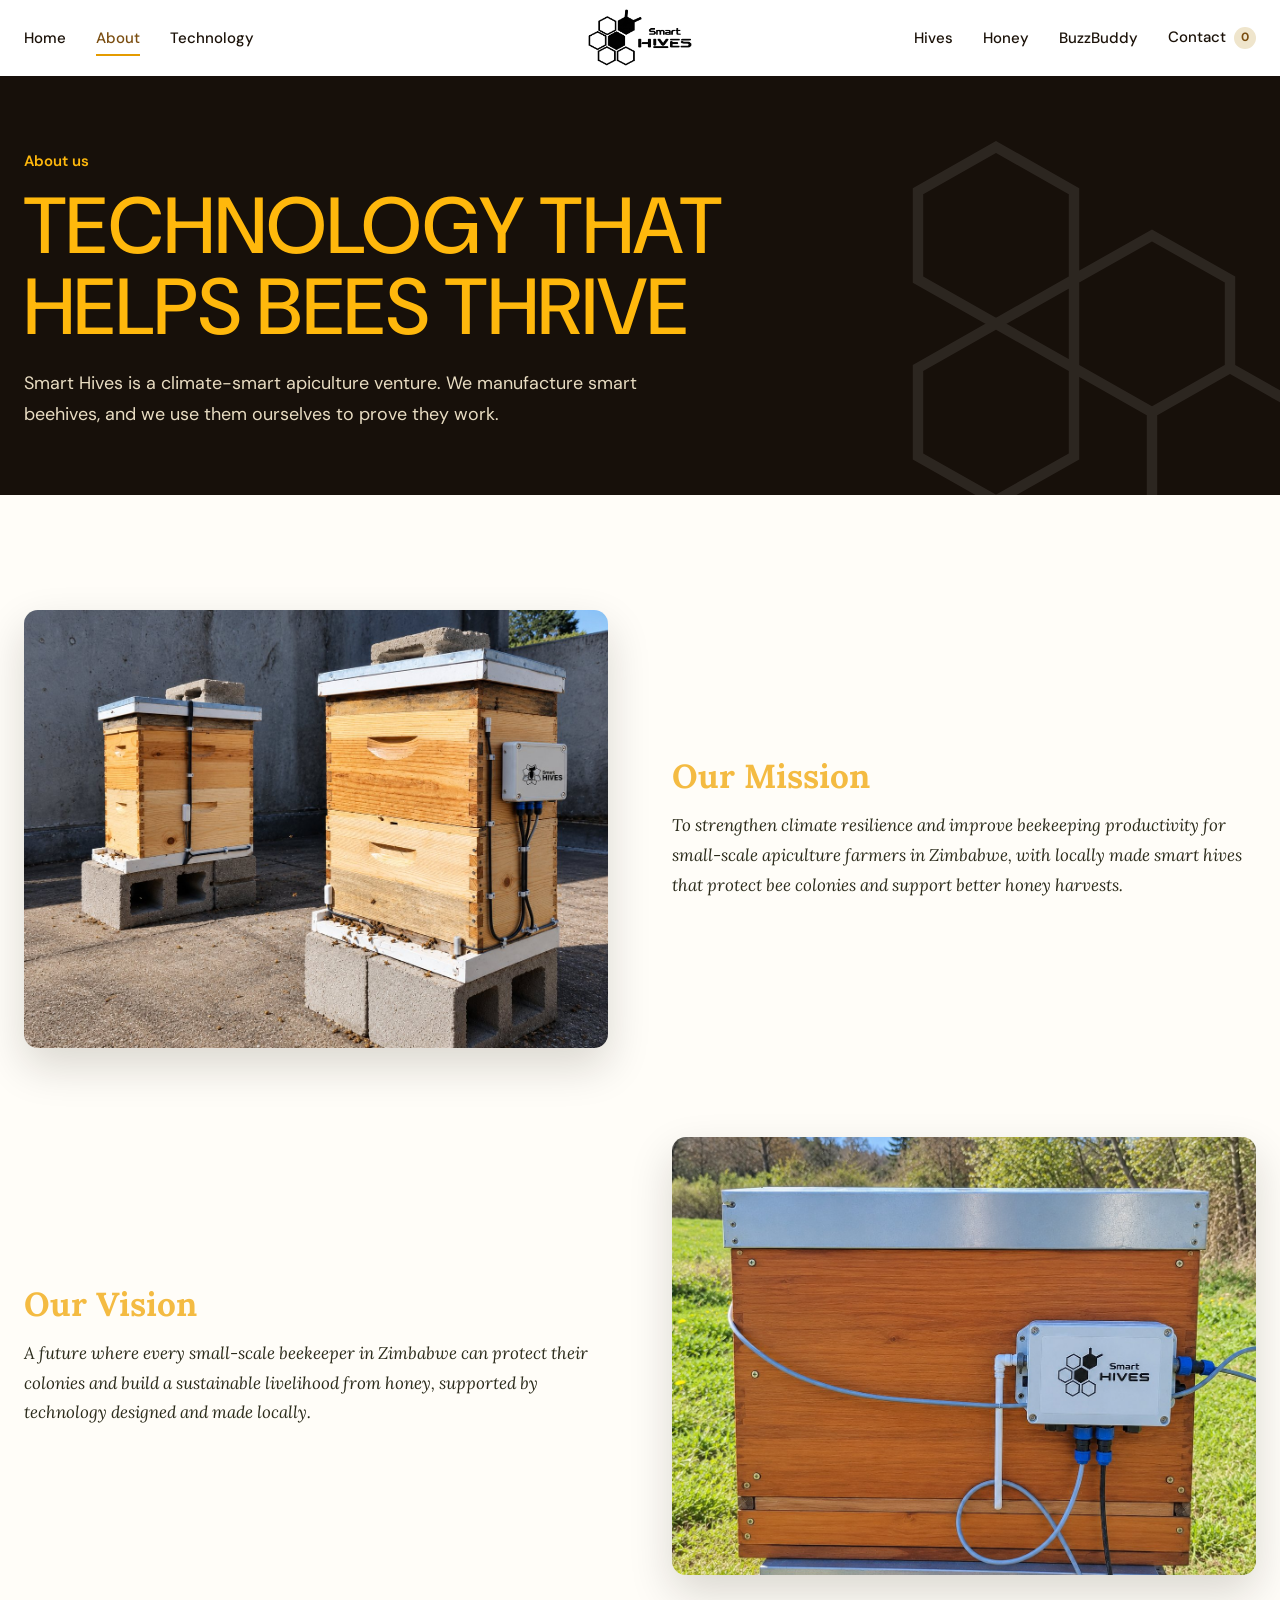
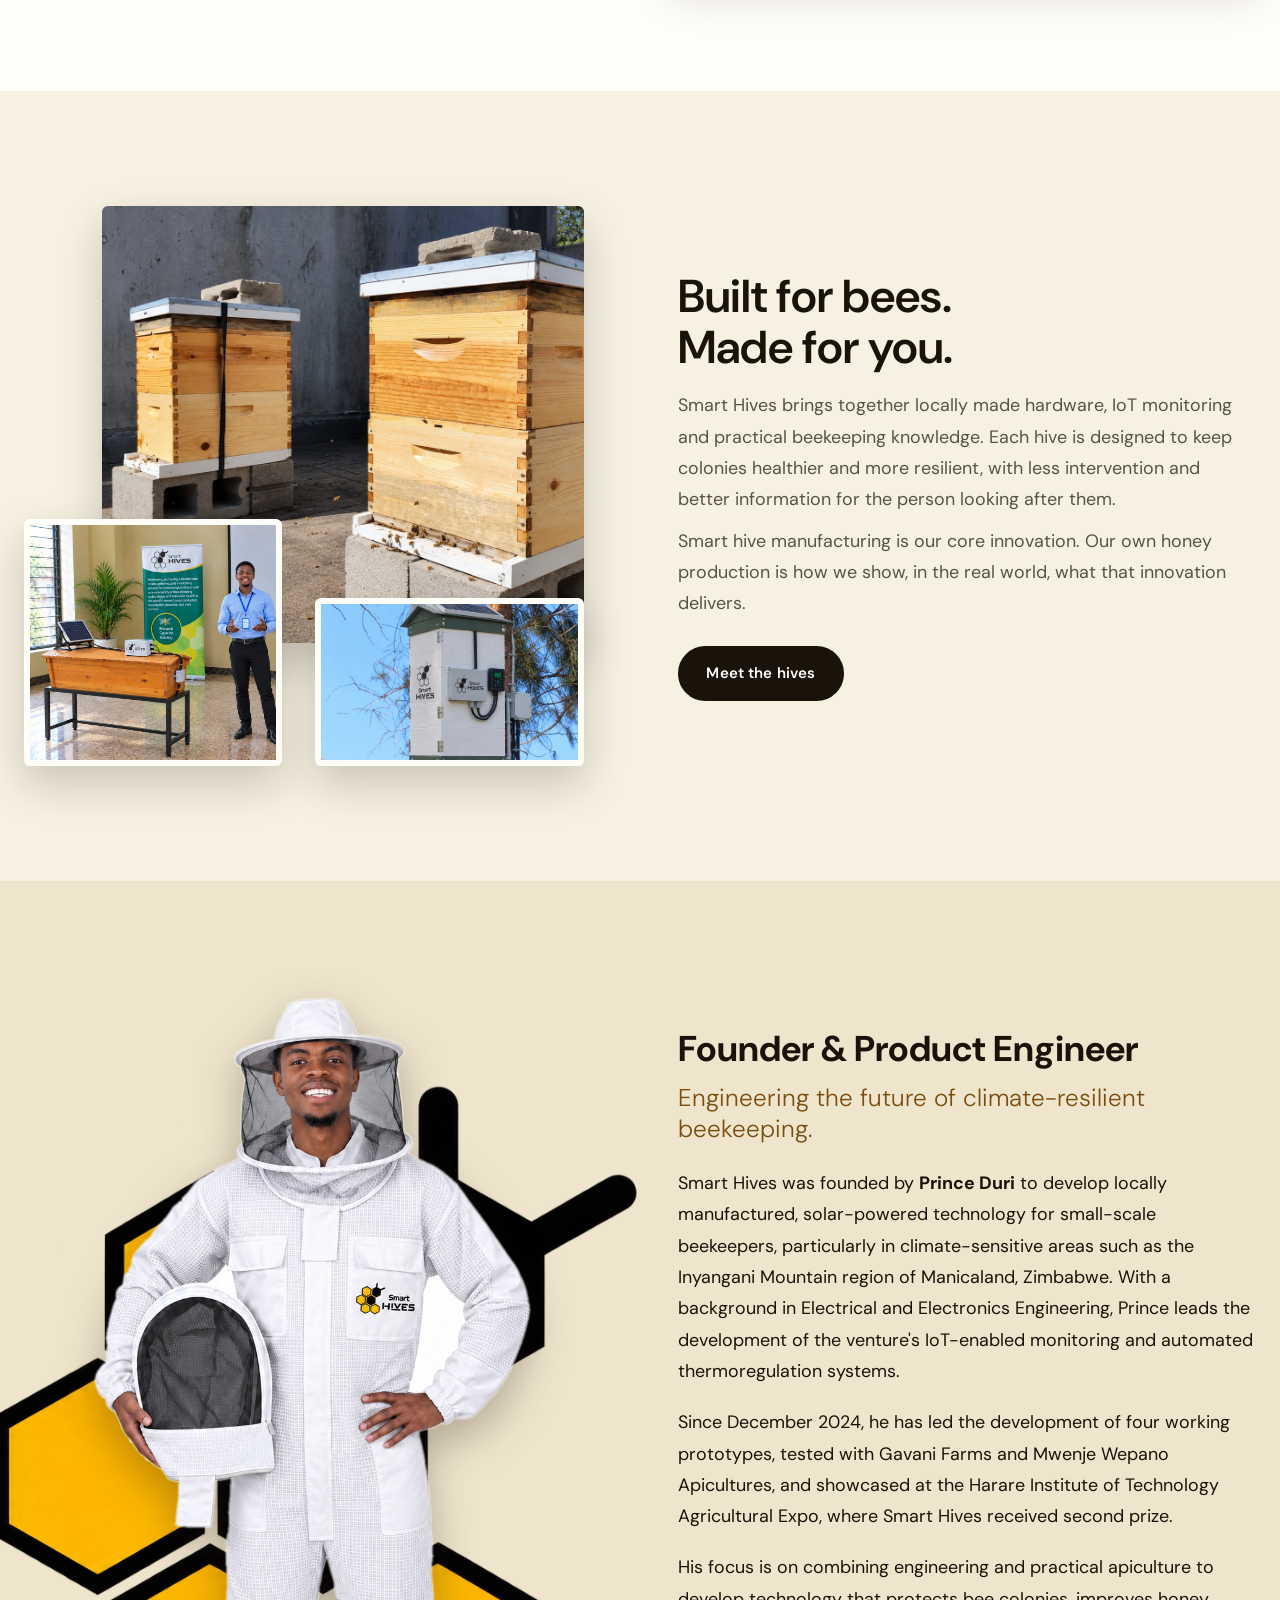
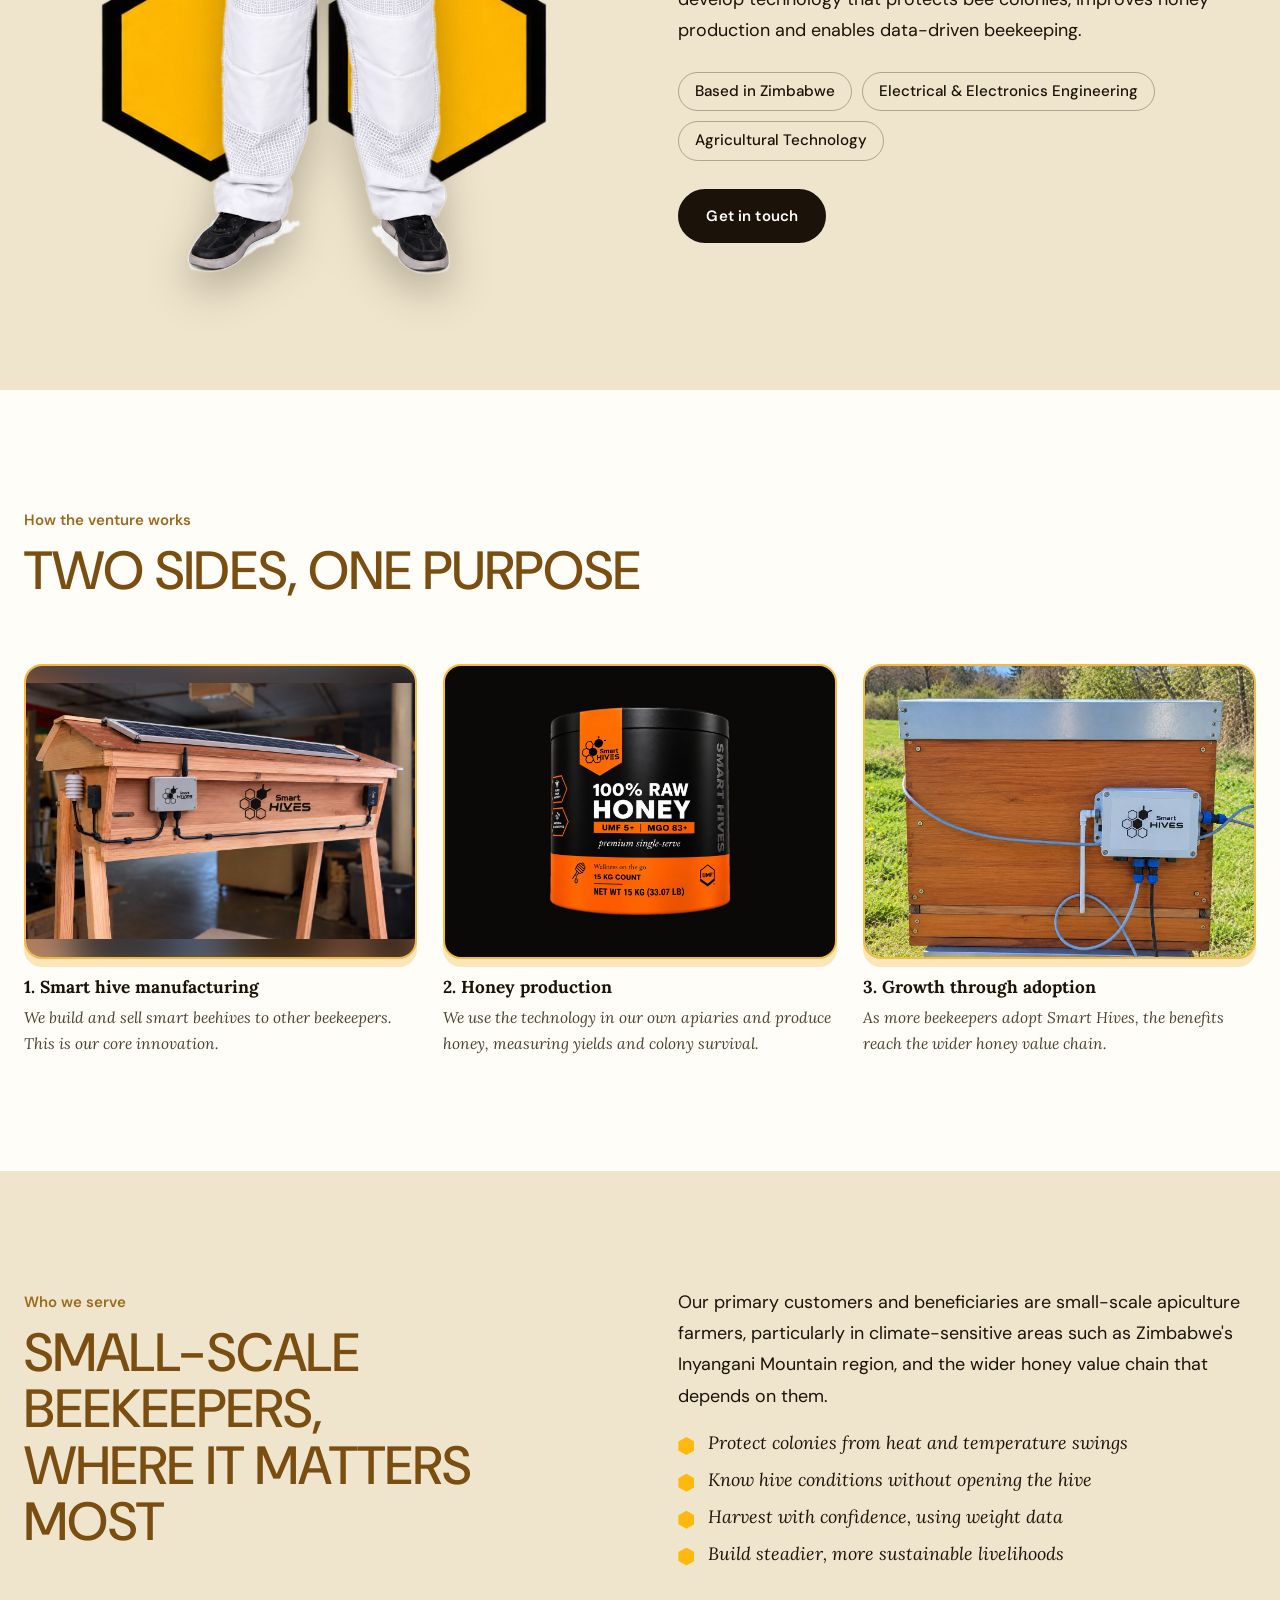
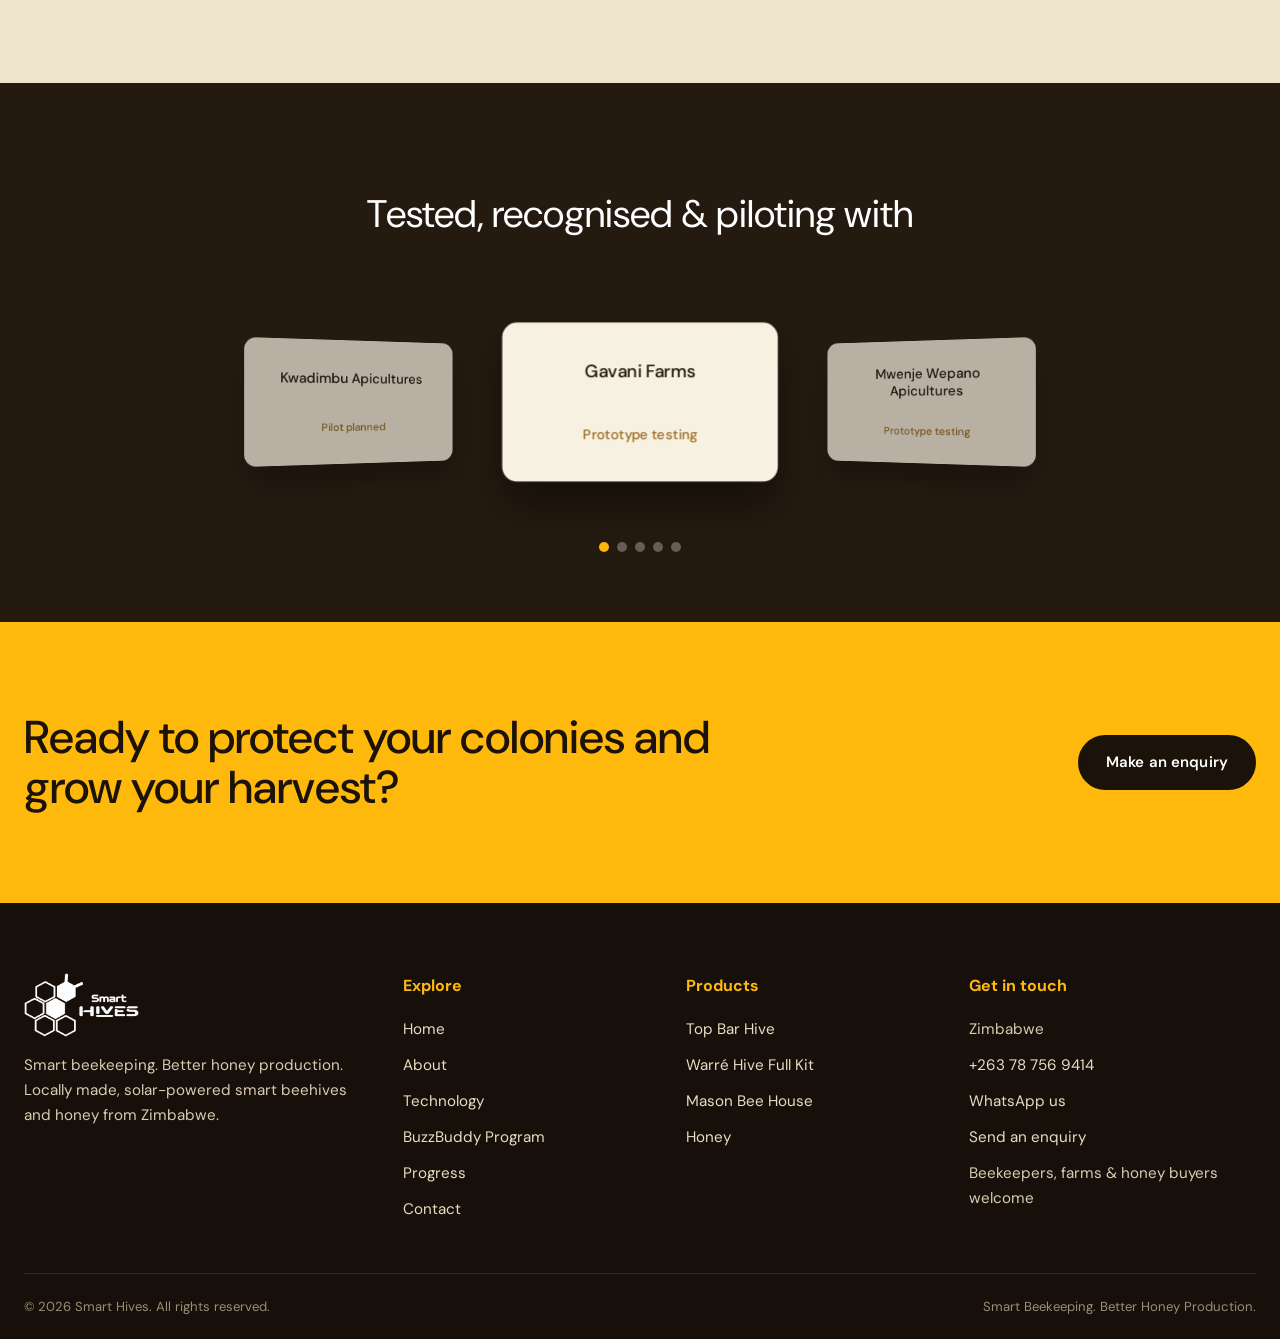
==== commit e105a521: "Add files via upload" ====
--- a/about.html
+++ b/about.html
@@ -19,13 +19,13 @@
   <div class="nav-in">
     <ul class="nav-links"><li><a href="index.html">Home</a></li><li><a href="about.html" aria-current="page">About</a></li><li><a href="index.html#technology">Technology</a></li></ul>
     <a class="brand" href="index.html" aria-label="Smart Hives — home"><img src="assets/brand/logo-black.png" alt="Smart Hives" width="700" height="390"></a>
-    <ul class="nav-links right"><li><a href="products.html">Hives</a></li><li><a href="honey.html">Honey</a></li><li><a class="enq-link" href="contact.html#enquiry">Contact <span class="enq-count" data-n="0" aria-label="items in your enquiry">0</span></a></li></ul>
+    <ul class="nav-links right"><li><a href="products.html">Hives</a></li><li><a href="honey.html">Honey</a></li><li><a href="buzz-buddy.html">BuzzBuddy</a></li><li><a class="enq-link" href="contact.html#enquiry">Contact <span class="enq-count" data-n="0" aria-label="items in your enquiry">0</span></a></li></ul>
     <button class="burger" aria-label="Menu" aria-expanded="false"><span></span></button>
   </div>
 </header>
 <nav class="drawer" aria-label="Mobile">
   <a href="index.html">Home</a><a href="about.html">About</a><a href="index.html#technology">Technology</a>
-  <a href="products.html">Hives</a><a href="honey.html">Honey</a>
+  <a href="products.html">Hives</a><a href="honey.html">Honey</a><a href="buzz-buddy.html">BuzzBuddy Program</a>
   <a href="contact.html#enquiry">Contact / Enquiry</a>
 </nav>
 <main id="main">
@@ -132,7 +132,7 @@
       </div>
       <div><h4>Explore</h4><ul>
         <li><a href="index.html">Home</a></li><li><a href="about.html">About</a></li>
-        <li><a href="index.html#technology">Technology</a></li><li><a href="index.html#progress">Progress</a></li><li><a href="contact.html">Contact</a></li></ul></div>
+        <li><a href="index.html#technology">Technology</a></li><li><a href="buzz-buddy.html">BuzzBuddy Program</a></li><li><a href="index.html#progress">Progress</a></li><li><a href="contact.html">Contact</a></li></ul></div>
       <div><h4>Products</h4><ul>
         <li><a href="products.html#top-bar">Top Bar Hive</a></li>
         <li><a href="products.html#warre">Warré Hive Full Kit</a></li>
--- a/style.css
+++ b/style.css
@@ -474,3 +474,45 @@
 .hive-card.flagship{box-shadow:0 0 0 3px #f4bb42,0 22px 54px rgba(27,18,9,.22)}
 .hive-card.flagship:hover{box-shadow:0 0 0 3px #f4bb42,0 28px 62px rgba(27,18,9,.28)}
 .hive-card.flagship .im img{object-position:50% 35%}
+
+/* bees matter */
+.sec.bees{background:var(--paper)}
+.bees-grid{display:grid;grid-template-columns:.9fr 1.1fr;gap:clamp(30px,6vw,90px);align-items:center}
+.bees-photo img{width:100%;border-radius:200px 200px 16px 16px;aspect-ratio:4/5;object-fit:cover;object-position:60% 60%;box-shadow:0 22px 56px rgba(27,18,9,.2)}
+.bees-points{display:grid;gap:0;margin-top:26px;border-top:1px solid var(--line)}
+.bees-points div{display:grid;grid-template-columns:130px 1fr;gap:18px;padding:14px 0;border-bottom:1px solid var(--line)}
+.bees-points b{font-weight:700;color:var(--brown)}
+.bees-points span{color:#3a3226;font-size:.98rem}
+.bees-line{margin-top:24px;font-size:clamp(1.25rem,2vw,1.6rem);font-weight:300;color:var(--brown)}
+@media(max-width:960px){.bees-grid{grid-template-columns:1fr}.bees-photo{max-width:420px}.bees-points div{grid-template-columns:1fr;gap:2px}}
+.bees-text .h2{font-size:clamp(1.7rem,3vw,2.5rem);line-height:1.12}
+.bees-photo img{object-position:55% 88%}
+
+/* Buzz Buddy */
+.bb-hero{background:var(--dark);color:#fff;padding:calc(var(--nav-h) + 70px) 0 80px;overflow:hidden}
+.bb-hero-grid{display:grid;grid-template-columns:1.1fr .9fr;gap:clamp(30px,5vw,70px);align-items:center}
+.bb-hero .display{color:var(--gold)}
+.bb-hero .eyebrow{color:var(--gold)}
+.bb-hero .lead{color:#e8dcc2;max-width:560px;margin-top:20px}
+.hexmosaic{--w:clamp(120px,19vw,270px);position:relative;width:calc(var(--w)*2.1);height:calc(var(--w)*2.15);justify-self:center}
+.hx{position:absolute;width:var(--w);aspect-ratio:1/1.1547;clip-path:polygon(50% 0,100% 25%,100% 75%,50% 100%,0 75%,0 25%);background:#000}
+.hx img{width:100%;height:100%;object-fit:cover}
+.hx.a{left:0;top:0}
+.hx.b{left:calc(var(--w)*.53);top:calc(var(--w)*.9)}
+.hx.c{left:calc(var(--w)*1.06);top:0}
+.hx.gold{background:var(--gold);display:grid;place-items:center}
+.hx.gold img{width:70%;height:auto;object-fit:contain}
+.bb-photo img{width:100%;border-radius:200px 200px 16px 16px;aspect-ratio:1/1.05;object-fit:cover;box-shadow:0 22px 56px rgba(27,18,9,.2)}
+.steps{display:grid;grid-template-columns:repeat(4,1fr);gap:26px}
+.step{border-top:3px solid var(--ink);padding-top:18px}
+.step b{font-weight:600;color:#8a7d66;font-size:15px}
+.step h3{font-weight:600;font-size:1.3rem;line-height:1.2;margin:12px 0 8px}
+.step p{color:#4b4132;font-size:.98rem}
+.bb-join{display:grid;grid-template-columns:.9fr 1.1fr;gap:clamp(30px,6vw,80px);align-items:start}
+.sec.dark .info-line b{color:var(--gold)}
+.sec.dark .info-line a{color:#fff}
+.bbform .fld label{color:#f3e9d3}
+.bbform .fld input,.bbform .fld textarea,.bbform .fld select{height:auto}
+.bbform .fld input,.bbform .fld select{height:56px}
+@media(max-width:960px){.bb-hero-grid,.bb-join{grid-template-columns:1fr}.steps{grid-template-columns:1fr 1fr}.hexmosaic{--w:clamp(120px,38vw,230px);justify-self:start}.bb-photo{max-width:440px}}
+@media(max-width:560px){.steps{grid-template-columns:1fr}}
